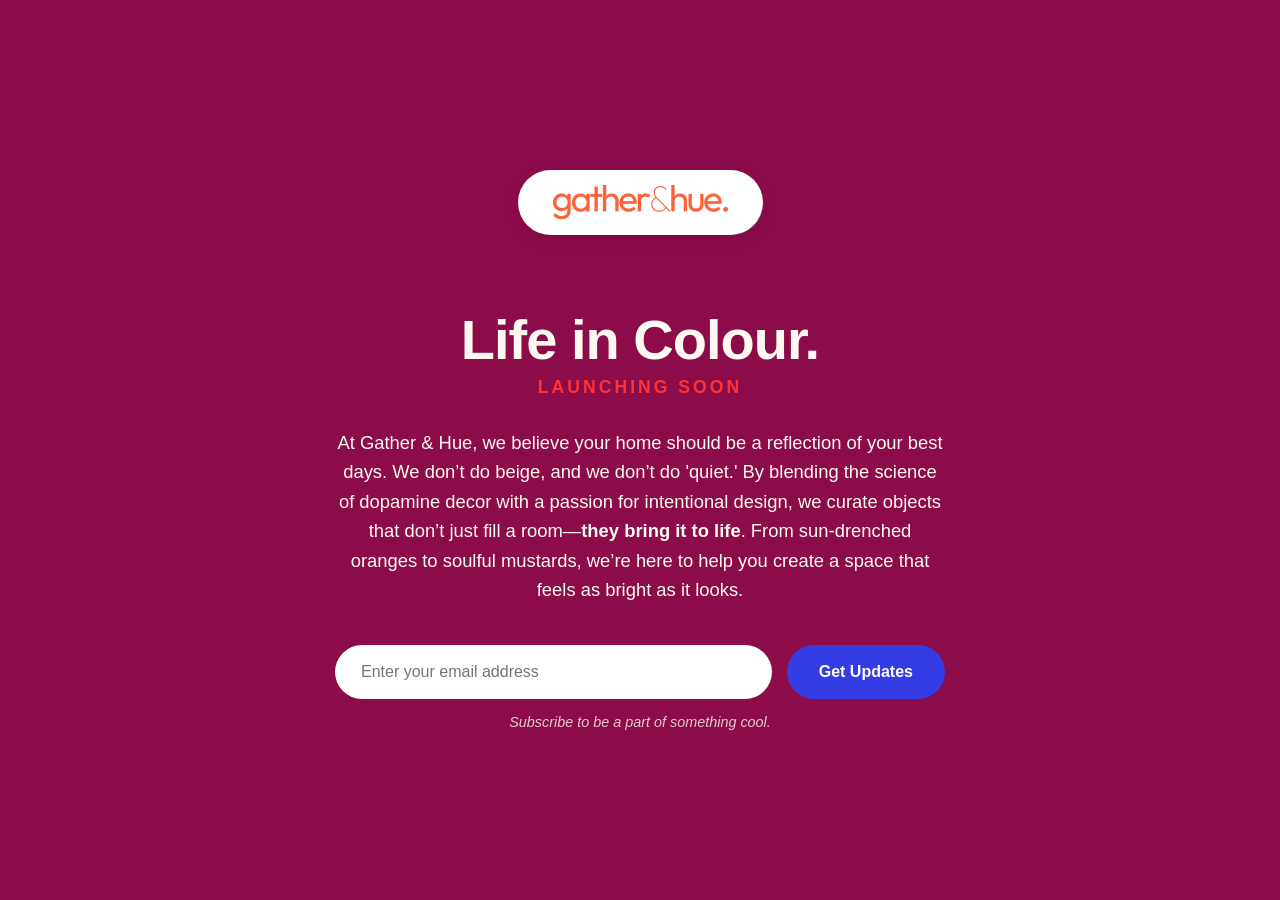
==== index.html @ 6f562e46 "files" ====
<!DOCTYPE html>
<html lang="en">
<head>
    <meta charset="UTF-8">
    <meta name="viewport" content="width=device-width, initial-scale=1.0">
    <title>Gather & Hue | Launching Soon</title>
    <style>
        :root {
            --main-bg: #8C0C4A;
            --highlight-blue: #333DE3;
            --highlight-red: #FF3333;
            --text-light: #FDF9F1;
        }

        * {
            box-sizing: border-box;
        }

        body {
            margin: 0;
            padding: 0;
            font-family: 'Helvetica Neue', Helvetica, Arial, sans-serif;
            background-color: var(--main-bg);
            color: var(--text-light);
            display: flex;
            flex-direction: column;
            align-items: center;
            justify-content: center;
            min-height: 100vh;
            text-align: center;
        }

        .container {
            max-width: 650px;
            padding: 40px 20px;
        }

        .logo-container {
            margin-bottom: 30px;
            background: #ffffff;
            padding: 15px 35px;
            border-radius: 50px;
            display: inline-block;
            box-shadow: 0 4px 15px rgba(0,0,0,0.1);
        }

        .logo {
            max-width: 220px;
            height: auto;
            display: block;
        }

        h1 {
            font-size: 3.5rem;
            margin-bottom: 5px;
            letter-spacing: -1px;
            color: var(--text-light);
        }

        .launching-text {
            color: var(--highlight-red);
            font-weight: 800;
            text-transform: uppercase;
            letter-spacing: 3px;
            margin-bottom: 30px;
            font-size: 1.1rem;
        }

        p.description {
            font-size: 1.15rem;
            line-height: 1.6;
            margin-bottom: 40px;
            font-weight: 300;
        }

        strong {
            font-weight: 600;
        }

        .subscribe-form {
            display: flex;
            flex-direction: column;
            gap: 15px;
            margin-bottom: 15px;
        }

        @media(min-width: 480px) {
            .subscribe-form {
                flex-direction: row;
            }
        }

        input[type="email"] {
            flex: 1;
            padding: 16px 24px;
            font-size: 1rem;
            border: 2px solid transparent;
            border-radius: 30px;
            outline: none;
            color: #333;
        }

        input[type="email"]:focus {
            border-color: var(--highlight-blue);
        }

        button {
            padding: 16px 32px;
            font-size: 1rem;
            font-weight: bold;
            color: white;
            background-color: var(--highlight-blue);
            border: none;
            border-radius: 30px;
            cursor: pointer;
            transition: background-color 0.3s ease, transform 0.1s ease;
        }

        button:hover {
            background-color: var(--highlight-red);
            transform: translateY(-2px);
        }

        .subtext {
            font-size: 0.9rem;
            opacity: 0.8;
            font-style: italic;
        }
    </style>
</head>
<body>
    <div class="container">
        <div class="logo-container">
            <img src="Group 42.png" alt="Gather & Hue" class="logo">
        </div>

        <h1>Life in Colour.</h1>
        <div class="launching-text">Launching Soon</div>

        <p class="description">
            At Gather & Hue, we believe your home should be a reflection of your best days. We don’t do beige, and we don’t do 'quiet.' By blending the science of dopamine decor with a passion for intentional design, we curate objects that don’t just fill a room—<strong>they bring it to life</strong>. From sun-drenched oranges to soulful mustards, we’re here to help you create a space that feels as bright as it looks.
        </p>

        <form class="subscribe-form" action="#" method="POST">
            <input type="email" placeholder="Enter your email address" required>
            <button type="submit">Get Updates</button>
        </form>
        <div class="subtext">Subscribe to be a part of something cool.</div>
    </div>
</body>
</html>
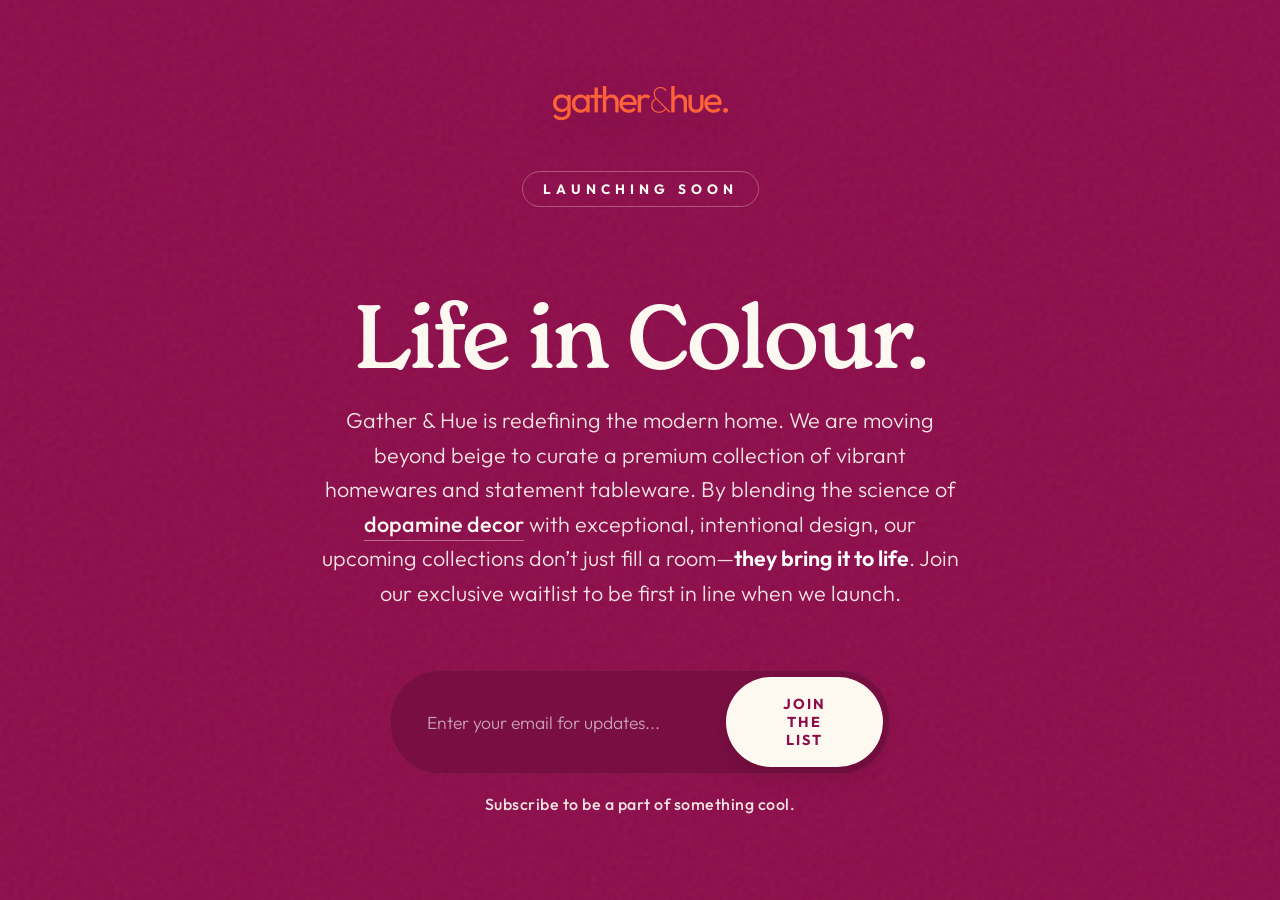
==== commit 461b5ef3: "update" ====
--- a/index.html
+++ b/index.html
@@ -1,151 +1,104 @@
 <!DOCTYPE html>
 <html lang="en">
+
 <head>
     <meta charset="UTF-8">
     <meta name="viewport" content="width=device-width, initial-scale=1.0">
-    <title>Gather & Hue | Launching Soon</title>
-    <style>
-        :root {
-            --main-bg: #8C0C4A;
-            --highlight-blue: #333DE3;
-            --highlight-red: #FF3333;
-            --text-light: #FDF9F1;
-        }
 
-        * {
-            box-sizing: border-box;
-        }
+    <title>Gather & Hue | Colorful Homewares & Dopamine Decor</title>
+    <meta name="description"
+        content="Discover Gather & Hue's vibrant collection of colorful homewares and tableware. Embrace dopamine decor and bring your space to life. Launching soon!">
+    <meta name="keywords"
+        content="colorful homewares, dopamine decor, vibrant tableware, intentional design, home decor, Gather and Hue">
+    <meta name="robots" content="index, follow">
+    <link rel="canonical" href="https://gatherandhue.com.au/">
+    <link rel="preconnect" href="https://assets.mailerlite.com">
+    <link rel="preconnect" href="https://groot.mailerlite.com">
 
-        body {
-            margin: 0;
-            padding: 0;
-            font-family: 'Helvetica Neue', Helvetica, Arial, sans-serif;
-            background-color: var(--main-bg);
-            color: var(--text-light);
-            display: flex;
-            flex-direction: column;
-            align-items: center;
-            justify-content: center;
-            min-height: 100vh;
-            text-align: center;
-        }
+    <meta property="og:title" content="Gather & Hue | Colorful Homewares & Dopamine Decor">
+    <meta property="og:description"
+        content="We don't do beige. Curated dopamine decor and homewares to bring your space to life. Join the waitlist today.">
+    <meta property="og:image" content="https://gatherandhue.com.au/logo.png">
+    <meta property="og:url" content="https://gatherandhue.com.au/">
+    <meta property="og:type" content="website">
 
-        .container {
-            max-width: 650px;
-            padding: 40px 20px;
-        }
+    <script type="application/ld+json">
+    {
+      "@context": "https://schema.org",
+      "@type": "Organization",
+      "name": "Gather & Hue",
+      "url": "https://gatherandhue.com.au/", 
+      "logo": "https://gatherandhue.com.au/logo.png", 
+      "description": "A homewares and tableware brand specializing in dopamine decor, bringing vibrant colors and intentional design to living spaces.",
+      "foundingDate": "2026"
+    }
+    </script>
 
-        .logo-container {
-            margin-bottom: 30px;
-            background: #ffffff;
-            padding: 15px 35px;
-            border-radius: 50px;
-            display: inline-block;
-            box-shadow: 0 4px 15px rgba(0,0,0,0.1);
-        }
+    <link rel="stylesheet" href="style.css">
+</head>
 
-        .logo {
-            max-width: 220px;
-            height: auto;
-            display: block;
-        }
+<body>
 
-        h1 {
-            font-size: 3.5rem;
-            margin-bottom: 5px;
-            letter-spacing: -1px;
-            color: var(--text-light);
-        }
 
-        .launching-text {
-            color: var(--highlight-red);
-            font-weight: 800;
-            text-transform: uppercase;
-            letter-spacing: 3px;
-            margin-bottom: 30px;
-            font-size: 1.1rem;
-        }
 
-        p.description {
-            font-size: 1.15rem;
-            line-height: 1.6;
-            margin-bottom: 40px;
-            font-weight: 300;
-        }
+    <div class="content-container">
+        <img src="logo.png" alt="Gather & Hue" class="logo" fetchpriority="high">
 
-        strong {
-            font-weight: 600;
-        }
+        <div class="launching-text">Launching Soon</div>
+        <h1>Life in Colour.</h1>
 
-        .subscribe-form {
-            display: flex;
-            flex-direction: column;
-            gap: 15px;
-            margin-bottom: 15px;
-        }
+        <p class="description">
+            Gather & Hue is redefining the modern home. We are moving beyond beige to curate a premium collection of
+            vibrant homewares and statement tableware. By blending the science of <span class="accent-blue">dopamine
+                decor</span> with exceptional, intentional design, our upcoming collections don’t just fill a room—<span
+                class="accent-bold">they bring it to life</span>. Join our exclusive waitlist to be first in line when
+            we launch.
+        </p>
 
-        @media(min-width: 480px) {
-            .subscribe-form {
-                flex-direction: row;
-            }
-        }
+        <div id="mlb2-38288983" class="ml-form-embedContainer ml-subscribe-form ml-subscribe-form-38288983">
+            <div class="ml-form-embedWrapper embedForm">
 
-        input[type="email"] {
-            flex: 1;
-            padding: 16px 24px;
-            font-size: 1rem;
-            border: 2px solid transparent;
-            border-radius: 30px;
-            outline: none;
-            color: #333;
-        }
+                <div class="ml-form-embedBody ml-form-embedBodyDefault row-form">
+                    <form class="subscribe-form ml-block-form"
+                        action="https://assets.mailerlite.com/jsonp/2179710/forms/181601711881717417/subscribe"
+                        data-code="" method="post" target="_blank">
 
-        input[type="email"]:focus {
-            border-color: var(--highlight-blue);
-        }
+                        <input aria-label="email" aria-required="true" type="email" name="fields[email]"
+                            placeholder="Enter your email for updates..." required autocomplete="email">
 
-        button {
-            padding: 16px 32px;
-            font-size: 1rem;
-            font-weight: bold;
-            color: white;
-            background-color: var(--highlight-blue);
-            border: none;
-            border-radius: 30px;
-            cursor: pointer;
-            transition: background-color 0.3s ease, transform 0.1s ease;
-        }
+                        <input type="hidden" name="ml-submit" value="1">
+                        <input type="hidden" name="anticsrf" value="true">
 
-        button:hover {
-            background-color: var(--highlight-red);
-            transform: translateY(-2px);
-        }
+                        <button type="submit" class="primary">JOIN THE LIST</button>
+                        <button disabled="disabled" style="display: none;" type="button"
+                            class="loading">SENDING...</button>
+                    </form>
+                    <div class="subtext">Subscribe to be a part of something cool.</div>
+                </div>
 
-        .subtext {
-            font-size: 0.9rem;
-            opacity: 0.8;
-            font-style: italic;
-        }
-    </style>
-</head>
-<body>
-    <div class="container">
-        <div class="logo-container">
-            <img src="Group 42.png" alt="Gather & Hue" class="logo">
+                <div class="ml-form-successBody row-success" style="display: none">
+                    <div class="ml-form-successContent">
+                        <h4>Thank you!</h4>
+                        <p>You have successfully joined the Gather & Hue waitlist.</p>
+                    </div>
+                </div>
+
+            </div>
         </div>
 
-        <h1>Life in Colour.</h1>
-        <div class="launching-text">Launching Soon</div>
+    </div>
 
-        <p class="description">
-            At Gather & Hue, we believe your home should be a reflection of your best days. We don’t do beige, and we don’t do 'quiet.' By blending the science of dopamine decor with a passion for intentional design, we curate objects that don’t just fill a room—<strong>they bring it to life</strong>. From sun-drenched oranges to soulful mustards, we’re here to help you create a space that feels as bright as it looks.
-        </p>
+    <script>
+        function ml_webform_success_38288983() {
+            // Redirect to the thankyou page on successful opt-in
+            window.location.href = 'thankyou.html';
+        }
+    </script>
+    <script src="https://groot.mailerlite.com/js/w/webforms.min.js?v95037e5bac78f29ed026832ca21a7c7b"
+        type="text/javascript"></script>
+    <script>
+        fetch("https://assets.mailerlite.com/jsonp/2179710/forms/181601711881717417/takel").catch(() => { });
+    </script>
+</body>
 
-        <form class="subscribe-form" action="#" method="POST">
-            <input type="email" placeholder="Enter your email address" required>
-            <button type="submit">Get Updates</button>
-        </form>
-        <div class="subtext">Subscribe to be a part of something cool.</div>
-    </div>
-</body>
 </html>
--- a/style.css
+++ b/style.css
@@ -0,0 +1,247 @@
+@import url('https://fonts.googleapis.com/css2?family=Outfit:wght@300;400;500;700;800;900&display=swap');
+
+@font-face {
+    font-family: 'New Spirit';
+    src: url('new-spirit-medium.otf') format('opentype');
+    font-weight: 500;
+    font-style: normal;
+    font-display: swap;
+}
+
+:root {
+    --main-bg: #8C0C4A;
+    /* Retained the rich magenta/burgundy, maybe darken slightly for premium? Let's keep your brand color but use it elegantly */
+    --highlight-blue: #333DE3;
+    --highlight-red: #FF3333;
+    --logo-orange: #FF6B4A;
+    --text-light: #FDF9F1;
+    --surface-dark: rgba(0, 0, 0, 0.15);
+    /* Sleek translucent surfaces */
+}
+
+* {
+    box-sizing: border-box;
+}
+
+body {
+    margin: 0;
+    padding: 0;
+    font-family: 'Outfit', -apple-system, BlinkMacSystemFont, 'Segoe UI', Roboto, Helvetica, Arial, sans-serif;
+    background-color: var(--main-bg);
+    color: var(--text-light);
+    display: flex;
+    flex-direction: column;
+    align-items: center;
+    justify-content: center;
+    min-height: 100vh;
+    text-align: center;
+    position: relative;
+    /* Added a subtle noise texture to make the solid background look expensive */
+    background-image: url("data:image/svg+xml,%3Csvg viewBox='0 0 200 200' xmlns='http://www.w3.org/2000/svg'%3E%3Cfilter id='noiseFilter'%3E%3CfeTurbulence type='fractalNoise' baseFrequency='0.85' numOctaves='3' stitchTiles='stitch'/%3E%3C/filter%3E%3Crect width='100%25' height='100%25' filter='url(%23noiseFilter)' opacity='0.05'/%3E%3C/svg%3E");
+}
+
+/* Removed Creative Background Elements as requested for a more premium solid look */
+
+.content-container {
+    max-width: 700px;
+    padding: 60px 30px;
+    z-index: 10;
+}
+
+.logo {
+    max-width: 280px;
+    height: auto;
+    display: block;
+    margin: 0 auto 50px auto;
+    filter: drop-shadow(0 10px 20px rgba(0, 0, 0, 0.15));
+    transition: transform 0.3s ease;
+}
+
+.logo:hover {
+    transform: scale(1.05);
+}
+
+h1 {
+    /* Using New Spirit if installed, fallback to a highly premium serif like Playfair */
+    font-family: 'New Spirit', 'Playfair Display', 'Chronicle Display', 'Times New Roman', serif;
+    font-size: 5.5rem;
+    /* Larger for more impact */
+    line-height: 0.95;
+    margin-bottom: 24px;
+    letter-spacing: -2px;
+    color: var(--text-light);
+    font-weight: 500;
+    /* Serif headings often look more premium when slightly lighter than 900 */
+}
+
+.launching-text {
+    font-family: 'Outfit', sans-serif;
+    color: var(--text-light);
+    font-weight: 700;
+    text-transform: uppercase;
+    letter-spacing: 5px;
+    margin-bottom: 30px;
+    font-size: 0.85rem;
+    display: inline-block;
+    border: 1px solid rgba(253, 249, 241, 0.3);
+    /* Premium subtle border instead of background */
+    padding: 8px 20px;
+    border-radius: 30px;
+}
+
+.launching-text.success {
+    border-color: var(--logo-orange);
+    color: var(--logo-orange);
+}
+
+p.description {
+    font-size: 1.35rem;
+    /* Slightly larger for readability */
+    line-height: 1.6;
+    margin-bottom: 60px;
+    font-weight: 300;
+    /* Outfit looks incredibly premium at 300 weight */
+    max-width: 650px;
+    margin-left: auto;
+    margin-right: auto;
+    color: rgba(253, 249, 241, 0.9);
+    /* Slightly muted text for better hierarchy */
+}
+
+.accent-orange {
+    color: var(--logo-orange);
+    font-weight: 500;
+}
+
+.accent-blue {
+    color: var(--text-light);
+    font-weight: 500;
+    border-bottom: 1px solid rgba(253, 249, 241, 0.4);
+    padding-bottom: 2px;
+}
+
+/* Changed to an elegant underline to look less 'startup-y' */
+.accent-bold {
+    font-weight: 600;
+    color: white;
+}
+
+/* Form Styling */
+.subscribe-form {
+    display: flex;
+    flex-direction: column;
+    gap: 15px;
+    margin-bottom: 20px;
+    max-width: 500px;
+    margin-left: auto;
+    margin-right: auto;
+}
+
+@media(min-width: 550px) {
+    .subscribe-form {
+        flex-direction: row;
+        background: var(--surface-dark);
+        padding: 6px;
+        border-radius: 50px;
+        border: 1px solid rgba(255, 255, 255, 0.05);
+        /* Very subtle premium border */
+        backdrop-filter: blur(10px);
+        /* Glassmorphism effect */
+        -webkit-backdrop-filter: blur(10px);
+    }
+
+    input[type="email"] {
+        background: transparent;
+        border: none;
+        color: white;
+        font-family: 'Outfit', sans-serif;
+    }
+
+    input[type="email"]::placeholder {
+        color: rgba(255, 255, 255, 0.6);
+        font-weight: 300;
+    }
+}
+
+input[type="email"] {
+    flex: 1;
+    padding: 18px 30px;
+    font-size: 1.1rem;
+    border: none;
+    border-radius: 50px;
+    outline: none;
+    font-family: 'Outfit', sans-serif;
+}
+
+button,
+.primary-btn {
+    font-family: 'Outfit', sans-serif;
+    padding: 18px 45px;
+    font-size: 0.9rem;
+    font-weight: 700;
+    text-transform: uppercase;
+    letter-spacing: 2px;
+    color: var(--main-bg);
+    /* Inverted brand color makes it pop elegantly */
+    background-color: var(--text-light);
+    border: none;
+    border-radius: 50px;
+    cursor: pointer;
+    transition: all 0.4s cubic-bezier(0.165, 0.84, 0.44, 1);
+    box-shadow: 0 10px 20px rgba(0, 0, 0, 0.1);
+    text-decoration: none;
+    display: inline-block;
+}
+
+button:hover:not(:disabled),
+.primary-btn:hover {
+    background-color: white;
+    box-shadow: 0 15px 30px rgba(0, 0, 0, 0.2);
+    transform: translateY(-4px);
+}
+
+button:disabled {
+    opacity: 0.7;
+    cursor: not-allowed;
+}
+
+.subtext {
+    font-size: 1rem;
+    opacity: 0.9;
+    font-weight: 500;
+    letter-spacing: 0.5px;
+}
+
+/* MailerLite specific utilities */
+.ml-error input {
+    border: 2px solid var(--highlight-red) !important;
+}
+
+.row-success {
+    background: rgba(255, 255, 255, 0.1);
+    padding: 30px;
+    border-radius: 20px;
+    max-width: 500px;
+    margin: 0 auto;
+}
+
+.row-success h4 {
+    font-size: 2rem;
+    margin: 0 0 10px 0;
+    color: var(--text-light);
+}
+
+@media (max-width: 600px) {
+    h1 {
+        font-size: 3rem;
+    }
+
+    .logo {
+        max-width: 220px;
+        margin-bottom: 30px;
+    }
+
+    p.description {
+        font-size: 1.1rem;
+    }
+}
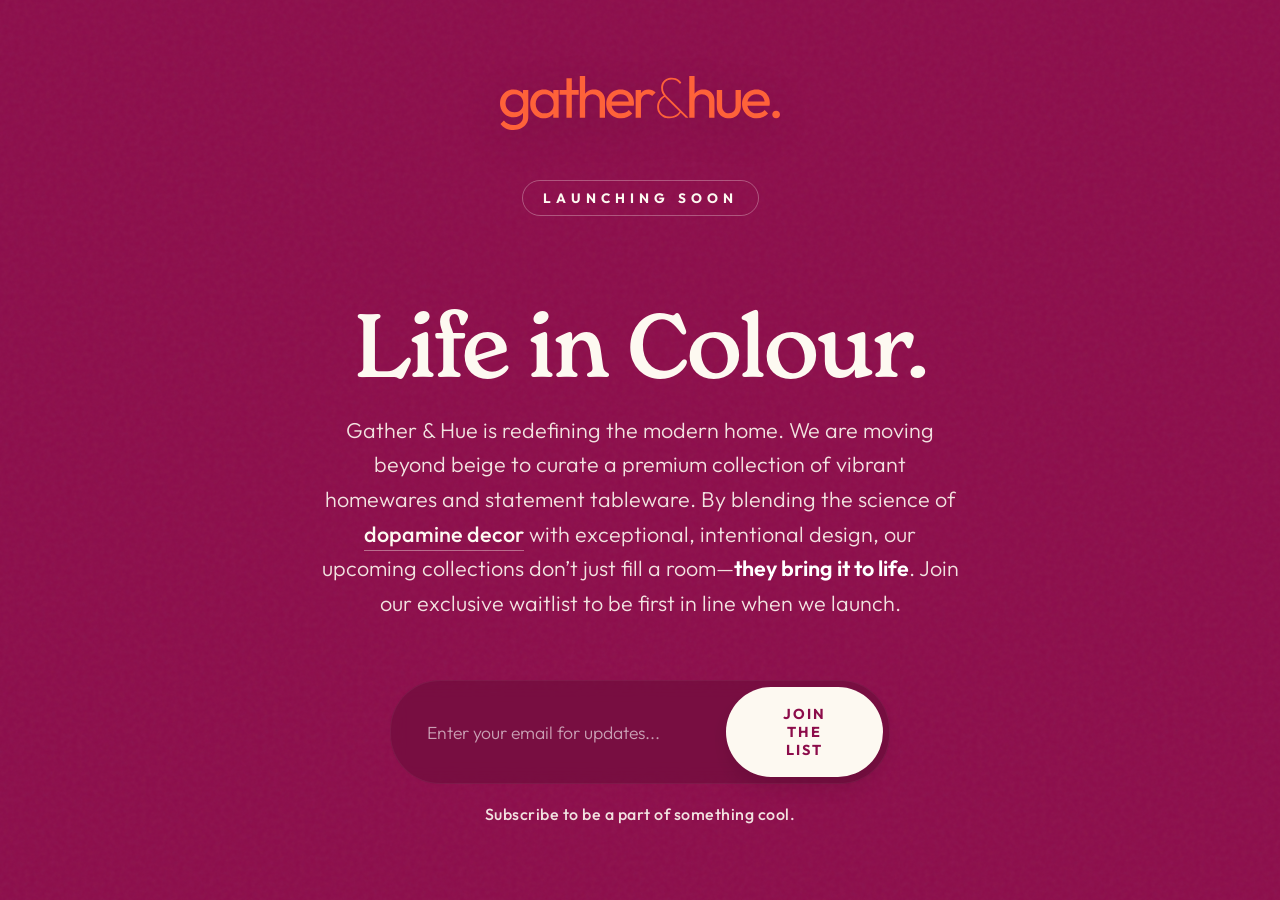
==== commit 1f44a0a5: "push" ====
--- a/index.html
+++ b/index.html
@@ -42,7 +42,7 @@
 
 
     <div class="content-container">
-        <img src="logo.png" alt="Gather & Hue" class="logo" fetchpriority="high">
+        <img src="logo.svg" alt="Gather & Hue" class="logo" fetchpriority="high">
 
         <div class="launching-text">Launching Soon</div>
         <h1>Life in Colour.</h1>
